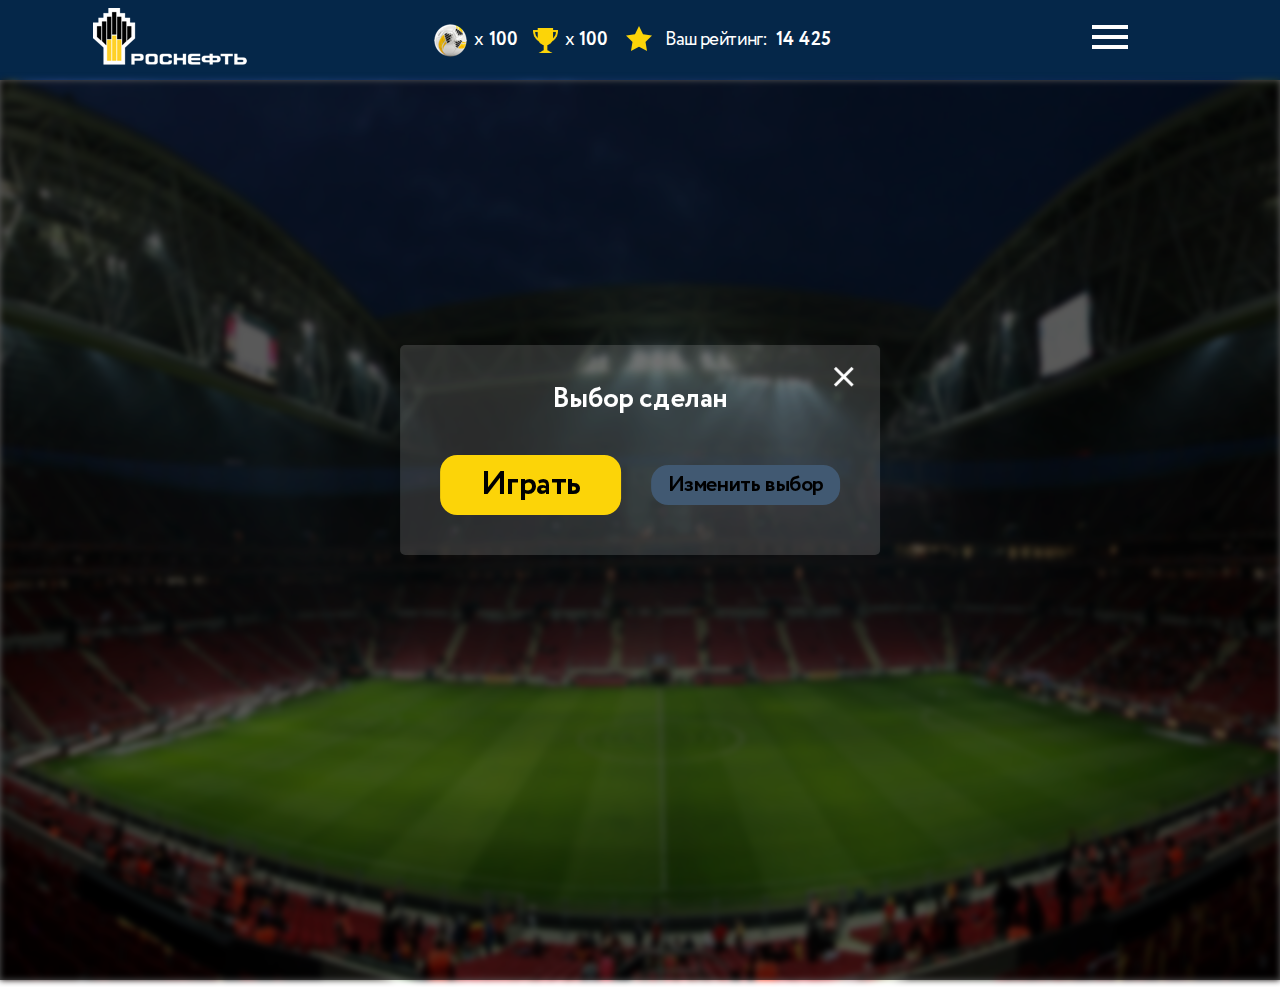
==== index.html @ a3a9954e "panel, modal" ====
<!DOCTYPE html>
<html lang="en">
<head>
    <meta charset="UTF-8">
    <meta name="viewport" content="width=device-width, initial-scale=1.0">
    <meta http-equiv="X-UA-Compatible" content="ie=edge">
    <title>Football</title>
    <link rel="stylesheet" href="css/index.css">
</head>
<body>
    <!-- HEADER START -->
    <header class="header">
        <div class="panel">
            <div class="img img--logo">
                <img src="/images/logo.png" alt="">
            </div>
            <button class="btn btn--online btn--rounded btn--yellow">
                <div class="btn__icon">
                    <img class="icon icon--user" src="/images/user.png" alt="">
                </div>
                <span class="btn__title btn__title--uppercase">
                    10 572 Онлайн
                </span>
            </button>
            <ul class="list list--static">
                <li class="list__item">
                    <img class="icon icon--ball" src="/images/ball.png" alt="">
                    <div class="list__item-desc">x<b>100</b></div>
                </li>
                <li class="list__item">
                    <img class="icon icon--prize" src="/images/prize-2.png" alt="">
                    <div class="list__item-desc">x<b>100</b></div>
                </li>
                <li class="list__item">
                    <img class="icon icon--star" src="/images/star.png" alt="">
                    <div class="list__item-desc">
                        Ваш рейтинг:
                        <b>14 425</b>
                    </div>
                </li>
            </ul>
            <button class="btn btn--rules btn--rounded btn--white">
                <span class="btn__title">
                    Правила игры
                </span>
            </button>
            <div class="img img--slogan">
                <img src="/images/text.png" alt="">
            </div>
            <button class="btn btn--menu">
                <img src="/images/menu.svg" alt="">
            </button>
        </div>
    </header>
    <!-- HEADER END -->

    <div class="page blur">
        <div class="page__bg">
            <img src="/images/bg.jpg" alt="">
        </div>
        <div class="page__wrap">
            <div class="board">
                <div class="board__wrap">
                    <div class="board__title">
                        Серия пенальти
                    </div>
                    <div class="board__list">
                        <ul class="list list--board">
                            <li class="list__item">
                                <div class="list__item-title">Мячи</div>
                                <div class="list__item-desc">
                                    <img class="icon icon--ball-2x" src="/images/ball-2x.png" alt="">
                                    <div class="list__item-desc">x<b>100</b></div>
                                </div>
                            </li>
                            <li class="list__item">
                                <div class="list__item-title">Попытки</div>
                                <div class="list__item-desc">
                                    <ul class="list list--shot">
                                        <li class="list__item">
                                            <span class="ball ball--green"></span>
                                        </li>
                                        <li class="list__item">
                                            <span class="ball ball--green"></span>
                                        </li>
                                        <li class="list__item">
                                            <span class="ball ball--red"></span>
                                        </li>
                                        <li class="list__item">
                                            <span class="ball"></span>
                                        </li>
                                        <li class="list__item">
                                            <span class="ball"></span>
                                        </li>
                                    </ul>
                                </div>
                            </li>
                            <li class="list__item">
                                <div class="list__item-title">Кубки</div>
                                <div class="list__item-desc">
                                    <img class="icon icon--prize-2" src="/images/prize-2.png" alt="">
                                    <div class="list__item-desc">x<b>100</b></div>
                                </div>
                            </li>
                        </ul>
                    </div>
                    <div class="board__footer">
                        <ul class="list list--links">
                            <li class="list__item">
                                <a href="#" class="list__link" title="Главная страница">Главная страница</a>
                            </li>
                            <li class="list__item">
                                <a href="#" class="list__link" title="Личный кабинет">Личный кабинет</a>
                            </li>
                        </ul>
                    </div>
                </div>
            </div>
        </div>
    </div>

    <!-- MODAL START -->
    <div class="modal in modal--confirm">
        <div class="modal__header">
            <div class="modal__title">Выбор сделан</div>
            <button class="btn btn--close">
                <img src="/images/cross.png" alt="">
            </button>
        </div>
        <div class="modal__body">
            <button class="btn btn--rounded btn--submit btn--yellow">Играть</button>
            <button class="btn btn--rounded btn--cancel">Изменить выбор</button>
        </div>
    </div>
    <!-- MODAL END -->
</body>
</html>
---- css/index.css ----
html,
body,
.page,
.page__wrap {
  margin: 0;
  padding: 0;
  width: 100%;
  height: 100%;
}

.btn {
  cursor: pointer;
}

@font-face {
  font-family: 'Circe';
  src: url("/font/Circe-Regular.eot");
  src: local("Circe"), local("Circe-Regular"), url("/font/Circe-Regular.eot?#iefix") format("embedded-opentype"), url("/font/Circe-Regular.woff") format("woff"), url("/font/Circe-Regular.ttf") format("truetype");
  font-weight: normal;
  font-style: normal;
}

@font-face {
  font-family: 'Circe';
  src: url("/font/Circe-Bold.eot");
  src: local("Circe Bold"), local("Circe-Bold"), url("/font/Circe-Bold.eot?#iefix") format("embedded-opentype"), url("/font/Circe-Bold.woff") format("woff"), url("/font/Circe-Bold.ttf") format("truetype");
  font-weight: bold;
  font-style: normal;
}

.hide {
  display: none !important;
}

body {
  font-family: 'Circe';
  font-weight: normal;
  font-style: normal;
  overflow: hidden;
}

.page {
  position: relative;
}

.page__bg {
  width: 100%;
  height: 100%;
}

.page__bg img {
  max-width: 100%;
  width: 100%;
  height: 100%;
}

.page.blur img {
  filter: blur(3px);
  -webkit-filter: blur(3px);
}

.page.blur .page__wrap {
  display: none;
}

.page.blur::after {
  content: '';
  display: block;
  position: absolute;
  top: 0px;
  left: 0x;
  width: 100%;
  height: 100%;
  background-color: rgba(0, 0, 0, 0.65);
}

.page__wrap {
  position: absolute;
  top: 0;
  left: 0;
  width: 100%;
  height: 100%;
}

.container {
  max-width: 1400px;
  width: 100%;
  height: 100%;
  margin: 0 auto;
}

.icon {
  margin-right: 7px;
}

.icon--prize {
  width: 25px;
  height: 25px;
}

.icon--prize-2 {
  width: 30px;
  height: 30px;
}

.icon--star {
  margin-left: 3px;
  margin-right: 13px;
  padding-bottom: 4px;
}

.icon--ball-2x {
  width: 40px;
  height: 40px;
}

.btn {
  font-family: 'Circe';
  display: -webkit-box;
  display: -ms-flexbox;
  display: flex;
  -webkit-box-align: center;
      -ms-flex-align: center;
          align-items: center;
  border: none;
  color: #052749;
  white-space: nowrap;
}

.btn__title {
  font-size: 20px;
  font-weight: bold;
}

.btn__title--uppercase {
  text-transform: uppercase;
}

.btn__icon {
  width: 14px;
  height: 16px;
  margin-right: 8px;
}

.btn--white {
  background: #fff;
}

.btn--yellow {
  background: #fcd408;
}

.btn--rounded {
  height: 34px;
  border-radius: 17px;
  padding-left: 16px;
  padding-right: 16px;
}

.btn--submit {
  height: 60px;
  font-size: 33px;
  font-weight: bold;
  font-style: normal;
  font-stretch: normal;
  line-height: normal;
  letter-spacing: -0.6px;
  color: #000;
  padding: 0 41px;
  margin: 15px;
}

.btn--cancel {
  height: 40px;
  font-size: 22px;
  font-weight: bold;
  font-style: normal;
  font-stretch: normal;
  line-height: normal;
  letter-spacing: -0.4px;
  color: #000;
  background: #415972;
  margin: 15px;
}

.btn--close {
  position: absolute;
  top: 20px;
  right: 20px;
  background: transparent;
}

.btn--menu {
  display: none;
  background: transparent;
}

@media (max-width: 1350px) {
  .btn--menu {
    display: block;
    width: 154px;
  }
  .btn--online, .btn--rules {
    display: none;
  }
}

@media (max-width: 860px) {
  .btn--menu {
    width: auto;
  }
  .btn--close {
    top: 15px;
    right: 15px;
  }
}

.img--logo {
  margin-right: 53px;
}

.img--slogan {
  display: block;
  margin-left: 81px;
}

@media (max-width: 1350px) {
  .img--logo {
    margin: 0;
  }
  .img--slogan {
    display: none;
  }
}

.list {
  display: -webkit-box;
  display: -ms-flexbox;
  display: flex;
  margin: 0;
  padding: 0;
  list-style: none;
}

.list__item {
  display: -webkit-box;
  display: -ms-flexbox;
  display: flex;
  -webkit-box-align: center;
      -ms-flex-align: center;
          align-items: center;
  margin-right: 15px;
}

.list__item-desc {
  white-space: nowrap;
  color: #fff;
  font-size: 19px;
  letter-spacing: -0.7px;
}

.list__item-desc b {
  letter-spacing: normal;
  padding-left: 5px;
}

.list--static {
  margin-left: 54px;
  margin-right: 38px;
}

.list--board {
  padding: 0 8px;
  height: 115px;
}

.list--board .list__item {
  -webkit-box-flex: 1;
      -ms-flex: 1;
          flex: 1;
  margin: 0;
  display: -webkit-box;
  display: -ms-flexbox;
  display: flex;
  -webkit-box-orient: vertical;
  -webkit-box-direction: normal;
      -ms-flex-direction: column;
          flex-direction: column;
  -webkit-box-pack: start;
      -ms-flex-pack: start;
          justify-content: flex-start;
  padding-top: 14px;
}

.list--board .list__item-title {
  font-size: 25px;
  font-weight: bold;
  font-style: normal;
  font-stretch: normal;
  line-height: 1.2;
  letter-spacing: -0.4px;
  text-align: center;
  color: #fff;
  margin-bottom: 10px;
}

.list--board .list__item-desc {
  display: -webkit-box;
  display: -ms-flexbox;
  display: flex;
  height: 40px;
  -webkit-box-align: center;
      -ms-flex-align: center;
          align-items: center;
}

.list--board .list__item-desc b {
  padding-left: 5px;
}

.list--shot .list__item {
  padding-top: 0;
}

.list--shot .ball {
  width: 18px;
  height: 18px;
  border-radius: 50%;
  background: #fff;
  margin: 0 5px;
}

.list--shot .ball--green {
  background: #00ba18;
}

.list--shot .ball--red {
  background: #d0021b;
}

.list--links {
  -ms-flex-pack: distribute;
      justify-content: space-around;
}

.list--links .list__item {
  margin-right: 0;
}

.list--links .list__link {
  font-size: 13px;
  font-weight: normal;
  font-style: normal;
  font-stretch: normal;
  line-height: normal;
  letter-spacing: normal;
  color: #fff;
  padding: 0;
  border-bottom: 1px solid #fff;
  line-height: 14px;
  cursor: pointer;
  text-decoration: none;
}

@media (max-width: 1350px) {
  .list--static {
    margin: 0;
    display: -webkit-box;
    display: -ms-flexbox;
    display: flex;
  }
}

@media (max-width: 860px) {
  .list--static {
    display: none;
  }
}

.panel {
  height: 80px;
  background: #052749;
  display: -webkit-box;
  display: -ms-flexbox;
  display: flex;
  -webkit-box-align: center;
      -ms-flex-align: center;
          align-items: center;
  -webkit-box-pack: center;
      -ms-flex-pack: center;
          justify-content: center;
  position: relative;
}

@media (max-width: 1350px) {
  .panel {
    -ms-flex-pack: distribute;
        justify-content: space-around;
  }
}

@media (max-width: 860px) {
  .panel {
    -webkit-box-pack: justify;
        -ms-flex-pack: justify;
            justify-content: space-between;
    padding: 0 15px;
  }
}

.board {
  width: 445px;
  height: 249px;
  background-color: transparent;
  background: url("/images/tablo.svg");
  position: relative;
  margin: 0 auto;
}

.board__wrap {
  position: absolute;
  top: 0;
  left: 0;
  width: 445px;
  height: 249px;
}

.board__title {
  font-size: 28px;
  font-weight: 800;
  font-style: normal;
  font-stretch: normal;
  line-height: 1.07;
  letter-spacing: -0.4px;
  text-align: center;
  color: #ffffff;
  padding-top: 59px;
  padding-bottom: 8px;
  text-transform: uppercase;
}

.board__footer {
  padding: 10px;
}

.modal {
  display: none;
}

.modal.in {
  position: relative;
  font-family: 'Circe';
  display: -webkit-box;
  display: -ms-flexbox;
  display: flex;
  -webkit-box-orient: vertical;
  -webkit-box-direction: normal;
      -ms-flex-direction: column;
          flex-direction: column;
  position: fixed;
  top: 50%;
  left: 50%;
  -webkit-transform: translate(-50%, -50%);
          transform: translate(-50%, -50%);
}

.modal.in .modal__title {
  font-size: 28px;
  font-weight: bold;
  font-style: normal;
  font-stretch: normal;
  line-height: 1.07;
  letter-spacing: -0.4px;
  text-align: center;
  color: #fff;
}

.modal.in .modal__body {
  display: -webkit-box;
  display: -ms-flexbox;
  display: flex;
  -webkit-box-align: center;
      -ms-flex-align: center;
          align-items: center;
  -webkit-box-pack: center;
      -ms-flex-pack: center;
          justify-content: center;
  padding-top: 25px;
}

.modal--confirm {
  padding: 40px 25px 25px;
  border-radius: 5px;
  background-color: rgba(255, 255, 255, 0.15);
}

@media (max-width: 548px) {
  .modal.in .modal__body {
    -webkit-box-orient: vertical;
    -webkit-box-direction: normal;
        -ms-flex-direction: column;
            flex-direction: column;
  }
}
/*# sourceMappingURL=index.css.map */
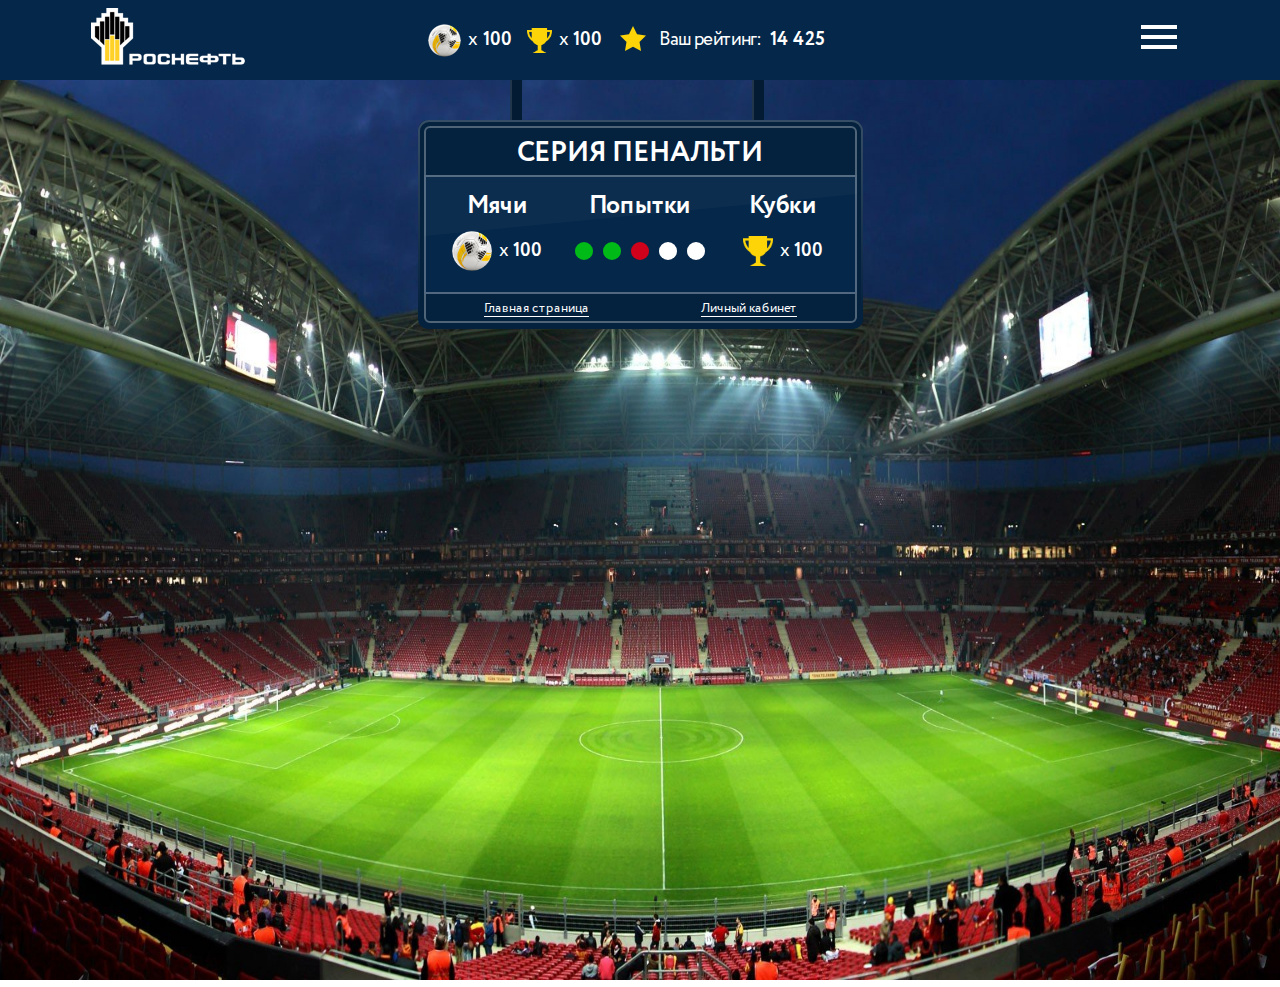
==== commit 0e07a19d: "add mobile menu" ====
--- a/index.html
+++ b/index.html
@@ -47,14 +47,14 @@
             <div class="img img--slogan">
                 <img src="/images/text.png" alt="">
             </div>
-            <button class="btn btn--menu">
+            <button id="btn-mobile-menu" class="btn btn--menu">
                 <img src="/images/menu.svg" alt="">
             </button>
         </div>
     </header>
     <!-- HEADER END -->
 
-    <div class="page blur">
+    <div class="page">
         <div class="page__bg">
             <img src="/images/bg.jpg" alt="">
         </div>
@@ -117,10 +117,57 @@
                 </div>
             </div>
         </div>
+        
     </div>
 
+    <!-- MOBILE MENU start -->
+    <div id="mobile-menu" class="dropdown">
+        <div class="dropdown__item">
+            <button class="btn m-btn--online btn--rounded btn--yellow">
+                <div class="btn__icon">
+                    <img class="icon icon--user" src="/images/user.png" alt="">
+                </div>
+                <span class="btn__title btn__title--uppercase">
+                    10 572 Онлайн
+                </span>
+            </button>
+        </div>
+        <div class="dropdown__item">
+            <ul class="list m-list--static">
+                <li class="list__item">
+                    <img class="icon icon--ball" src="/images/ball.png" alt="">
+                    <div class="list__item-desc">x<b>100</b></div>
+                </li>
+                <li class="list__item">
+                    <img class="icon icon--prize" src="/images/prize-2.png" alt="">
+                    <div class="list__item-desc">x<b>100</b></div>
+                </li>
+                <li class="list__item">
+                    <img class="icon icon--star" src="/images/star.png" alt="">
+                    <div class="list__item-desc">
+                        Ваш рейтинг:
+                        <b>14 425</b>
+                    </div>
+                </li>
+            </ul>
+        </div>
+        <div class="dropdown__item">
+            <button class="btn m-btn--rules btn--rounded btn--white">
+                <span class="btn__title">
+                    Правила игры
+                </span>
+            </button>
+        </div>
+        <div class="dropdown__item">
+            <div class="img m-img--slogan">
+                <img src="/images/text.png" alt="">
+            </div>
+        </div>
+    </div>
+    <!-- MOBILE MENU end -->
+    
     <!-- MODAL START -->
-    <div class="modal in modal--confirm">
+    <div class="modal modal--confirm">
         <div class="modal__header">
             <div class="modal__title">Выбор сделан</div>
             <button class="btn btn--close">
@@ -133,5 +180,6 @@
         </div>
     </div>
     <!-- MODAL END -->
+    <script src="/js/index.js"></script>
 </body>
 </html>--- a/css/index.css
+++ b/css/index.css
@@ -37,6 +37,11 @@
   font-weight: normal;
   font-style: normal;
   overflow: hidden;
+}
+
+.header {
+  position: relative;
+  z-index: 15;
 }
 
 .page {
@@ -198,7 +203,7 @@
 @media (max-width: 1350px) {
   .btn--menu {
     display: block;
-    width: 154px;
+    margin-left: 106px;
   }
   .btn--online, .btn--rules {
     display: none;
@@ -207,7 +212,7 @@
 
 @media (max-width: 860px) {
   .btn--menu {
-    width: auto;
+    margin-left: 0;
   }
   .btn--close {
     top: 15px;
@@ -443,6 +448,71 @@
   padding: 10px;
 }
 
+.dropdown {
+  display: -webkit-box;
+  display: -ms-flexbox;
+  display: flex;
+  -webkit-box-orient: vertical;
+  -webkit-box-direction: normal;
+      -ms-flex-direction: column;
+          flex-direction: column;
+  -webkit-box-align: center;
+      -ms-flex-align: center;
+          align-items: center;
+  top: -100vh;
+  bottom: 100vh;
+  left: 0;
+  right: 0;
+  height: 100vh;
+  width: 100vw;
+  position: fixed;
+  background: #031a31;
+  z-index: 10;
+  -webkit-transition: top 0.3s ease-in;
+  transition: top 0.3s ease-in;
+  padding-top: 80px;
+}
+
+.dropdown__item {
+  display: -webkit-box;
+  display: -ms-flexbox;
+  display: flex;
+  -webkit-box-pack: center;
+      -ms-flex-pack: center;
+          justify-content: center;
+  width: 90%;
+  margin: 0 auto;
+  border-bottom: 1px dotted gray;
+  padding: 15px 0;
+}
+
+.dropdown__item:last-child {
+  border-bottom: none;
+}
+
+.dropdown.open {
+  top: 0px;
+  bottom: 0;
+  -webkit-transition: top 0.3s ease-out;
+  transition: top 0.3s ease-out;
+}
+
+@media (max-width: 600px) {
+  .dropdown .m-list--static {
+    -webkit-box-orient: vertical;
+    -webkit-box-direction: normal;
+        -ms-flex-direction: column;
+            flex-direction: column;
+    -webkit-box-align: center;
+        -ms-flex-align: center;
+            align-items: center;
+  }
+  .dropdown .m-list--static .list__item {
+    margin-right: 0;
+    margin-bottom: 15px;
+  }
+}
+
 .modal {
   display: none;
 }
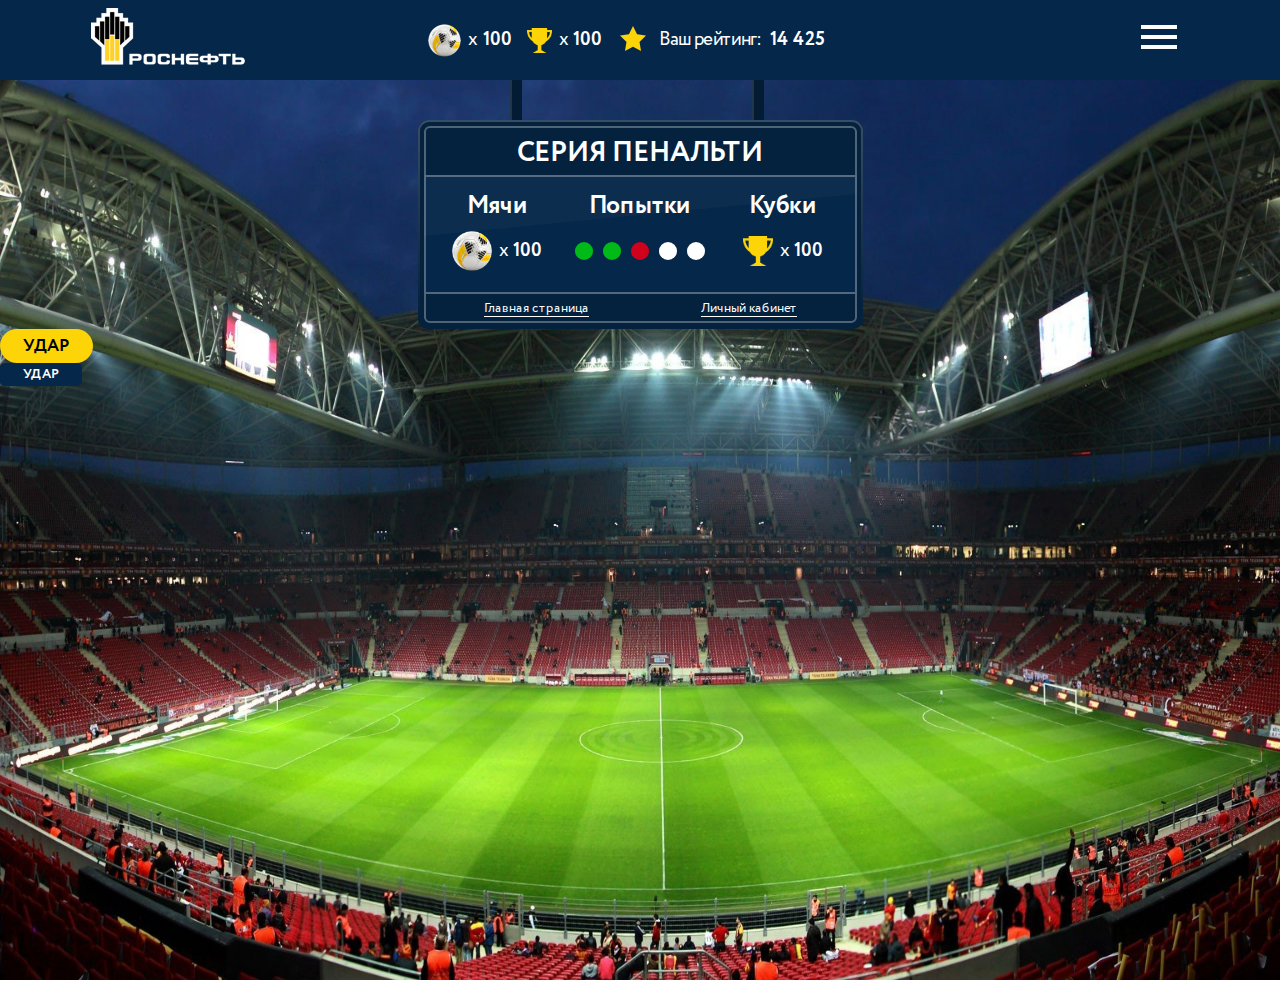
==== commit 80cc4c9e: "add buttons" ====
--- a/index.html
+++ b/index.html
@@ -116,13 +116,20 @@
                     </div>
                 </div>
             </div>
+            <!-- BUTTON start -->
+            <button class="btn btn--rounded btn--yellow btn--hit" title="Удар">Удар</button>
+            <!-- BUTTON end -->
+
+            <!-- BUTTON start -->
+            <button class="btn btn--indigo btn--select" title="Удар">Удар</button>
+            <!-- BUTTON end -->
         </div>
         
     </div>
 
     <!-- MOBILE MENU start -->
     <div id="mobile-menu" class="dropdown">
-        <div class="dropdown__item">
+        <div class="dropdown__item dropdown--online">
             <button class="btn m-btn--online btn--rounded btn--yellow">
                 <div class="btn__icon">
                     <img class="icon icon--user" src="/images/user.png" alt="">
@@ -132,7 +139,7 @@
                 </span>
             </button>
         </div>
-        <div class="dropdown__item">
+        <div class="dropdown__item dropdown--static">
             <ul class="list m-list--static">
                 <li class="list__item">
                     <img class="icon icon--ball" src="/images/ball.png" alt="">
@@ -151,7 +158,7 @@
                 </li>
             </ul>
         </div>
-        <div class="dropdown__item">
+        <div class="dropdown__item dropdown--rules">
             <button class="btn m-btn--rules btn--rounded btn--white">
                 <span class="btn__title">
                     Правила игры
@@ -165,7 +172,7 @@
         </div>
     </div>
     <!-- MOBILE MENU end -->
-    
+
     <!-- MODAL START -->
     <div class="modal modal--confirm">
         <div class="modal__header">
--- a/css/index.css
+++ b/css/index.css
@@ -155,6 +155,10 @@
   background: #fcd408;
 }
 
+.btn--indigo {
+  background: #052749;
+}
+
 .btn--rounded {
   height: 34px;
   border-radius: 17px;
@@ -198,6 +202,35 @@
 .btn--menu {
   display: none;
   background: transparent;
+}
+
+.btn--hit {
+  font-size: 17px;
+  font-weight: 800;
+  font-style: normal;
+  text-transform: uppercase;
+  padding: 0 23px;
+  font-stretch: normal;
+  line-height: normal;
+  letter-spacing: -0.3px;
+  text-align: center;
+  color: #000000;
+}
+
+.btn--select {
+  font-size: 13px;
+  font-weight: 800;
+  font-style: normal;
+  text-transform: uppercase;
+  font-stretch: normal;
+  line-height: normal;
+  letter-spacing: normal;
+  text-align: center;
+  color: #ffffff;
+  padding: 0 23px;
+  height: 23px;
+  border-radius: 5px;
+  text-align: center;
 }
 
 @media (max-width: 1350px) {
@@ -497,6 +530,30 @@
   transition: top 0.3s ease-out;
 }
 
+.dropdown--online, .dropdown--rules {
+  display: none;
+}
+
+.dropdown--static {
+  display: none;
+}
+
+@media (max-width: 1350px) {
+  .dropdown--online, .dropdown--rules {
+    display: -webkit-box;
+    display: -ms-flexbox;
+    display: flex;
+  }
+}
+
+@media (max-width: 860px) {
+  .dropdown--static {
+    display: -webkit-box;
+    display: -ms-flexbox;
+    display: flex;
+  }
+}
+
 @media (max-width: 600px) {
   .dropdown .m-list--static {
     -webkit-box-orient: vertical;
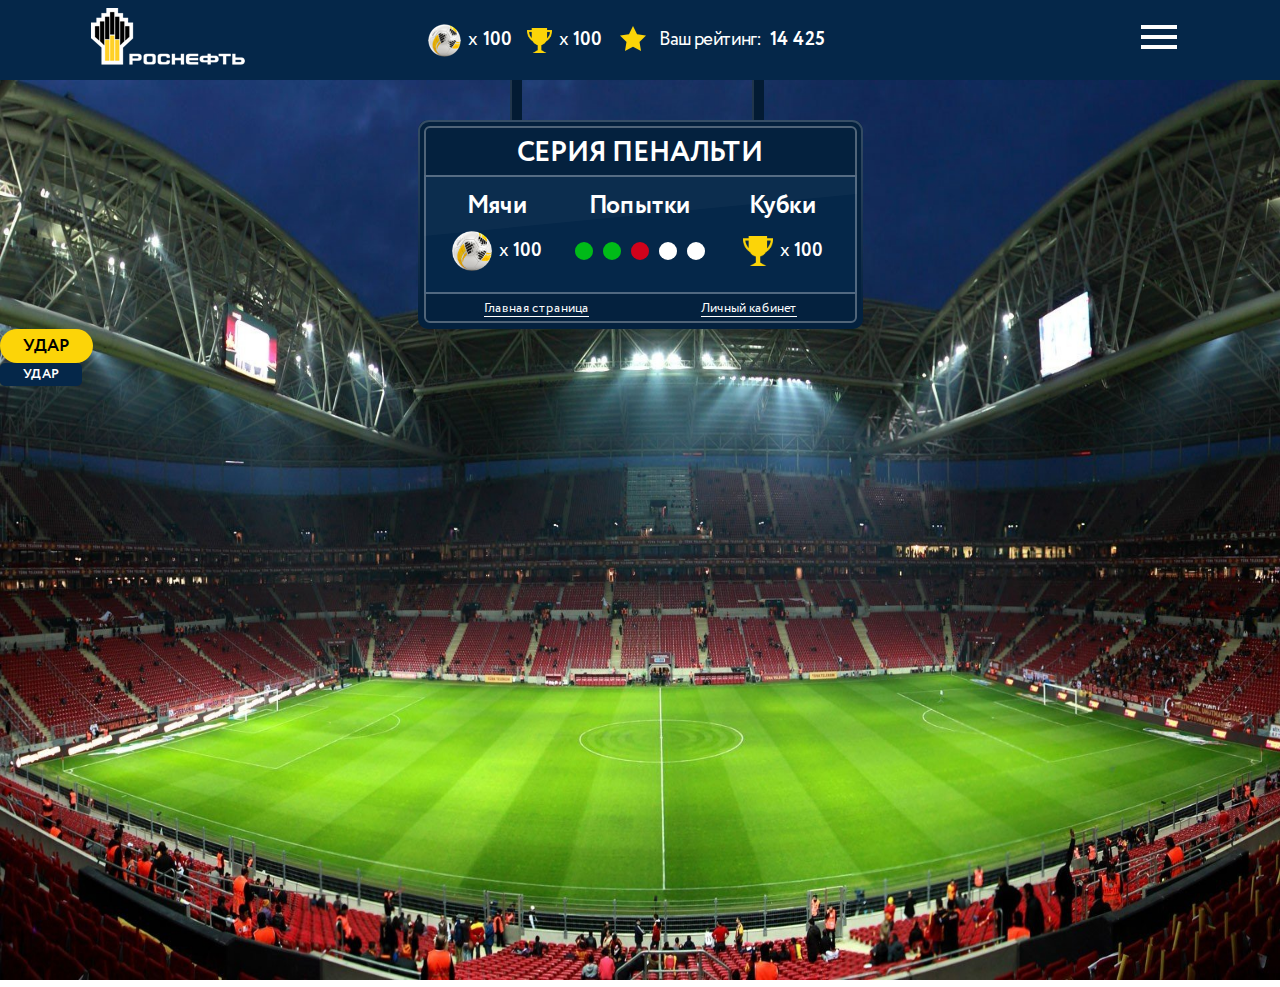
==== commit 566a250b: "fix svg" ====
--- a/index.html
+++ b/index.html
@@ -8,6 +8,56 @@
     <link rel="stylesheet" href="css/index.css">
 </head>
 <body>
+    <!-- SYMBOLS - Start -->
+    <svg xmlns="http://www.w3.org/2000/svg" style="border: 0 !important; clip: rect(0 0 0 0) !important; height: 1px !important; margin: -1px !important; overflow: hidden !important; padding: 0 !important; position: absolute !important; width: 1px !important;" class="root-svg-symbols-element">
+        <!-- 1 - Start -->
+        <symbol id="svg_tablo" viewBox="0 0 445 249">
+            <defs>
+                <path id="a" d="M0 0h12v200H0z"/>
+                <path id="b" d="M0 0h12v200H0z"/>
+                <rect id="c" width="445" height="209" rx="10"/>
+                <linearGradient id="e" x1="50%" x2="50%" y1="100%" y2="0%">
+                    <stop offset="0%" stop-color="#FFF" stop-opacity="0"/>
+                    <stop offset="100%" stop-color="#FFF"/>
+                </linearGradient>
+                <rect id="d" width="445" height="195" rx="10"/>
+            </defs>
+            <g fill="none" fill-rule="evenodd">
+                <g transform="translate(92 -67)">
+                    <use fill="#052749" xlink:href="#a"/>
+                    <use fill="#000" fill-opacity=".3" xlink:href="#a"/>
+                </g>
+                <path fill="#FFF" fill-opacity=".12" d="M92-67h2v200h-2z"/>
+                <g>
+                    <g transform="translate(334 -67)">
+                        <use fill="#052749" xlink:href="#b"/>
+                        <use fill="#000" fill-opacity=".3" xlink:href="#b"/>
+                    </g>
+                    <path fill="#FFF" fill-opacity=".12" d="M334-67h2v200h-2z"/>
+                </g>
+                <g>
+                    <g transform="translate(0 40)">
+                        <use fill="#052749" xlink:href="#c"/>
+                        <use fill="#000" fill-opacity=".15" xlink:href="#c"/>
+                    </g>
+                    <path fill="#052749" d="M6 95h433v119H6z"/>
+                    <path fill="#FFF" fill-opacity=".03" d="M6 95h433v19L6 156z"/>
+                    <g opacity=".2" transform="translate(0 40)">
+                        <use fill="#D8D8D8" fill-opacity="0" xlink:href="#d"/>
+                        <rect width="443" height="193" x="1" y="1" stroke="url(#e)" stroke-width="2" rx="10"/>
+                    </g>
+                </g>
+                <g stroke="#FFF" stroke-width="2" opacity=".3" transform="translate(6 46)">
+                    <rect width="431" height="195" x="1" y="1" rx="5"/>
+                    <path d="M1 50h431v117H1z"/>
+                </g>
+            </g>
+        </symbol>
+        <symbol id="svg_menu" viewBox="0 0 24 24">
+            <path d="M0 0h24v24H0z" fill="none"/>
+            <path d="M3 18h18v-2H3v2zm0-5h18v-2H3v2zm0-7v2h18V6H3z"/>
+        </symbol>
+    </svg>
     <!-- HEADER START -->
     <header class="header">
         <div class="panel">
@@ -48,7 +98,9 @@
                 <img src="/images/text.png" alt="">
             </div>
             <button id="btn-mobile-menu" class="btn btn--menu">
-                <img src="/images/menu.svg" alt="">
+                <svg class="menu__svg" fill="#FFFFFF" width="48px" height="48px">
+                    <use xlink:href="#svg_menu"></use>
+                </svg>
             </button>
         </div>
     </header>
@@ -60,6 +112,11 @@
         </div>
         <div class="page__wrap">
             <div class="board">
+                <div class="board__img">
+                    <svg class="board__svg" width="445px" height="249px">
+                        <use xlink:href="#svg_tablo"></use>
+                    </svg>
+                </div>
                 <div class="board__wrap">
                     <div class="board__title">
                         Серия пенальти
--- a/css/index.css
+++ b/css/index.css
@@ -450,7 +450,6 @@
   width: 445px;
   height: 249px;
   background-color: transparent;
-  background: url("/images/tablo.svg");
   position: relative;
   margin: 0 auto;
 }
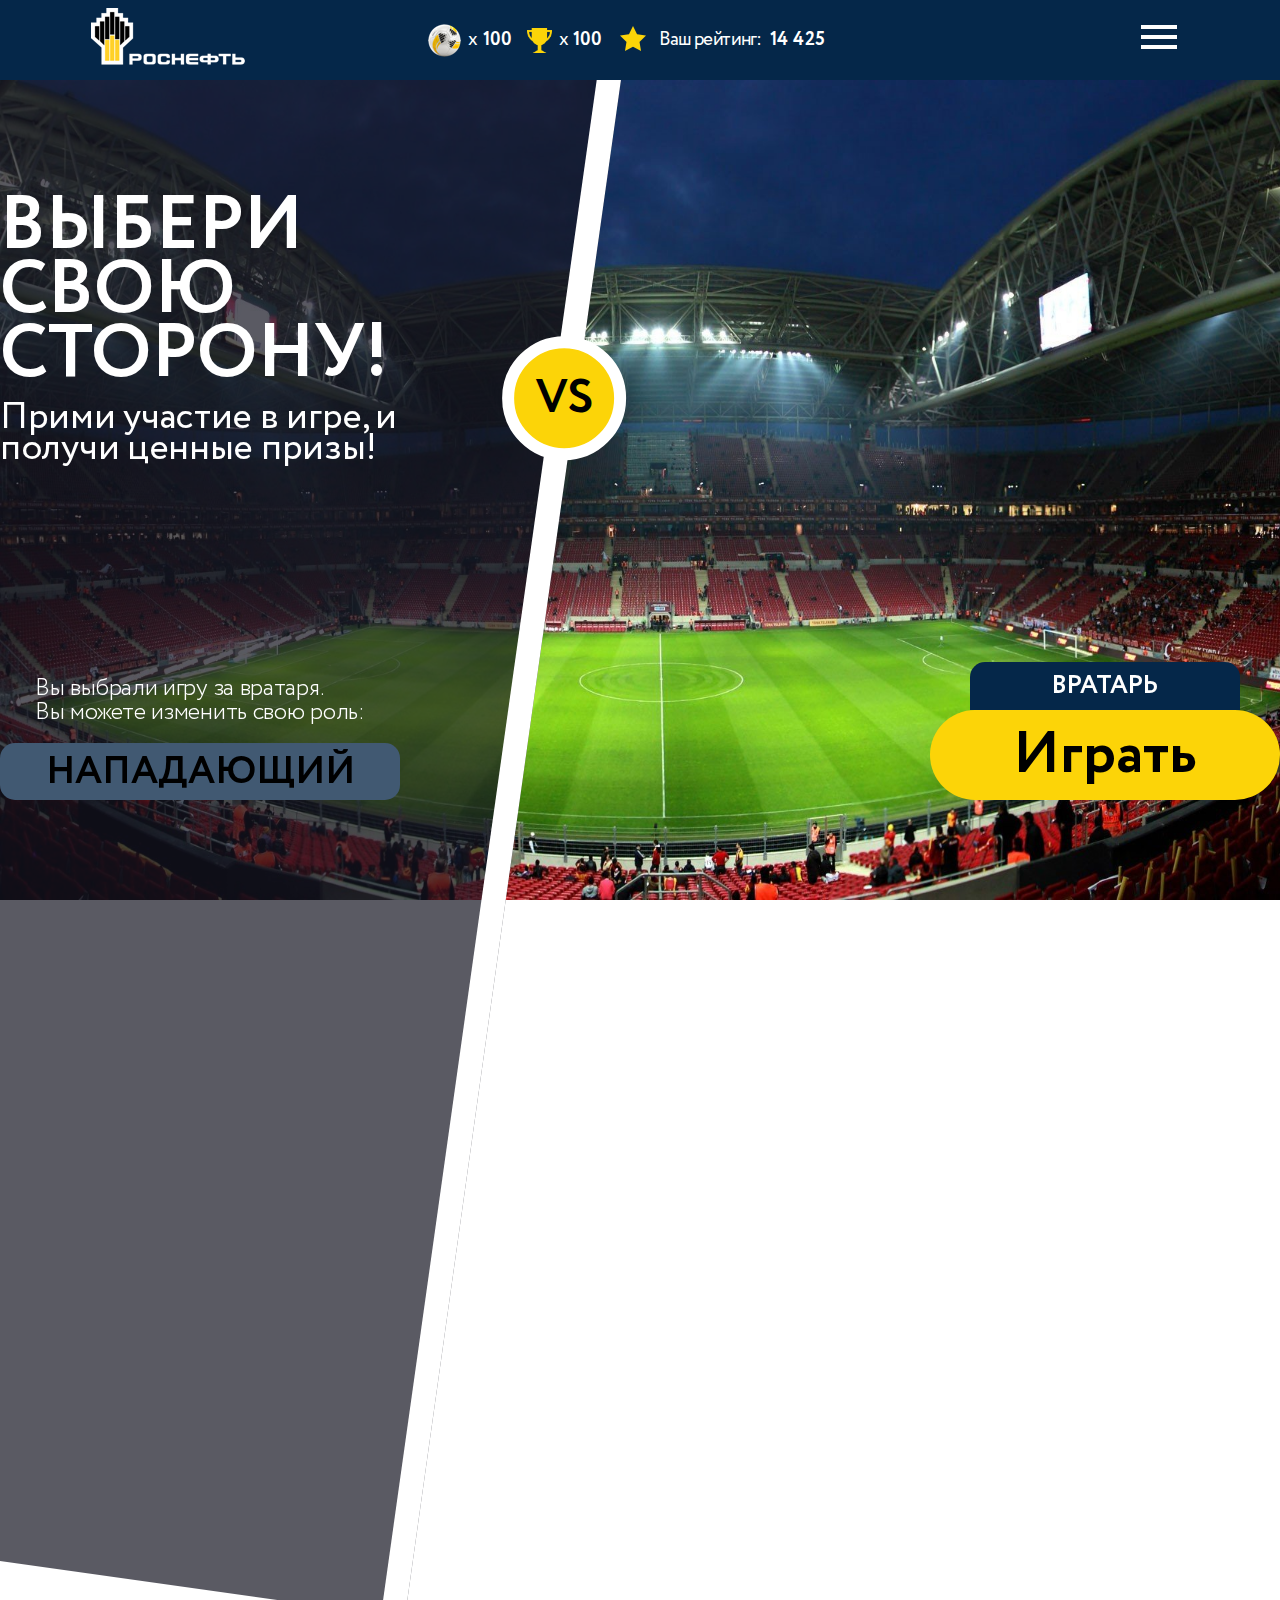
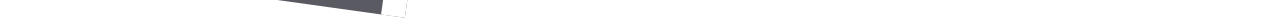
==== commit fddd64e5: "fix assert relative path" ====
--- a/index.html
+++ b/index.html
@@ -58,15 +58,16 @@
             <path d="M3 18h18v-2H3v2zm0-5h18v-2H3v2zm0-7v2h18V6H3z"/>
         </symbol>
     </svg>
+    <!-- SYMBOLS - End -->
     <!-- HEADER START -->
     <header class="header">
         <div class="panel">
             <div class="img img--logo">
-                <img src="/images/logo.png" alt="">
+                <img src="images/logo.png" alt="">
             </div>
             <button class="btn btn--online btn--rounded btn--yellow">
                 <div class="btn__icon">
-                    <img class="icon icon--user" src="/images/user.png" alt="">
+                    <img class="icon icon--user" src="images/user.png" alt="">
                 </div>
                 <span class="btn__title btn__title--uppercase">
                     10 572 Онлайн
@@ -74,15 +75,15 @@
             </button>
             <ul class="list list--static">
                 <li class="list__item">
-                    <img class="icon icon--ball" src="/images/ball.png" alt="">
-                    <div class="list__item-desc">x<b>100</b></div>
-                </li>
-                <li class="list__item">
-                    <img class="icon icon--prize" src="/images/prize-2.png" alt="">
-                    <div class="list__item-desc">x<b>100</b></div>
-                </li>
-                <li class="list__item">
-                    <img class="icon icon--star" src="/images/star.png" alt="">
+                    <img class="icon icon--ball" src="images/ball.png" alt="">
+                    <div class="list__item-desc">x<b>100</b></div>
+                </li>
+                <li class="list__item">
+                    <img class="icon icon--prize" src="images/prize-2.png" alt="">
+                    <div class="list__item-desc">x<b>100</b></div>
+                </li>
+                <li class="list__item">
+                    <img class="icon icon--star" src="images/star.png" alt="">
                     <div class="list__item-desc">
                         Ваш рейтинг:
                         <b>14 425</b>
@@ -95,7 +96,7 @@
                 </span>
             </button>
             <div class="img img--slogan">
-                <img src="/images/text.png" alt="">
+                <img src="images/text.png" alt="">
             </div>
             <button id="btn-mobile-menu" class="btn btn--menu">
                 <svg class="menu__svg" fill="#FFFFFF" width="48px" height="48px">
@@ -108,80 +109,42 @@
 
     <div class="page">
         <div class="page__bg">
-            <img src="/images/bg.jpg" alt="">
+            <img src="images/bg.jpg" alt="">
         </div>
         <div class="page__wrap">
-            <div class="board">
-                <div class="board__img">
-                    <svg class="board__svg" width="445px" height="249px">
-                        <use xlink:href="#svg_tablo"></use>
-                    </svg>
-                </div>
-                <div class="board__wrap">
-                    <div class="board__title">
-                        Серия пенальти
-                    </div>
-                    <div class="board__list">
-                        <ul class="list list--board">
-                            <li class="list__item">
-                                <div class="list__item-title">Мячи</div>
-                                <div class="list__item-desc">
-                                    <img class="icon icon--ball-2x" src="/images/ball-2x.png" alt="">
-                                    <div class="list__item-desc">x<b>100</b></div>
-                                </div>
-                            </li>
-                            <li class="list__item">
-                                <div class="list__item-title">Попытки</div>
-                                <div class="list__item-desc">
-                                    <ul class="list list--shot">
-                                        <li class="list__item">
-                                            <span class="ball ball--green"></span>
-                                        </li>
-                                        <li class="list__item">
-                                            <span class="ball ball--green"></span>
-                                        </li>
-                                        <li class="list__item">
-                                            <span class="ball ball--red"></span>
-                                        </li>
-                                        <li class="list__item">
-                                            <span class="ball"></span>
-                                        </li>
-                                        <li class="list__item">
-                                            <span class="ball"></span>
-                                        </li>
-                                    </ul>
-                                </div>
-                            </li>
-                            <li class="list__item">
-                                <div class="list__item-title">Кубки</div>
-                                <div class="list__item-desc">
-                                    <img class="icon icon--prize-2" src="/images/prize-2.png" alt="">
-                                    <div class="list__item-desc">x<b>100</b></div>
-                                </div>
-                            </li>
-                        </ul>
-                    </div>
-                    <div class="board__footer">
-                        <ul class="list list--links">
-                            <li class="list__item">
-                                <a href="#" class="list__link" title="Главная страница">Главная страница</a>
-                            </li>
-                            <li class="list__item">
-                                <a href="#" class="list__link" title="Личный кабинет">Личный кабинет</a>
-                            </li>
-                        </ul>
-                    </div>
-                </div>
-            </div>
-            <!-- BUTTON start -->
-            <button class="btn btn--rounded btn--yellow btn--hit" title="Удар">Удар</button>
-            <!-- BUTTON end -->
-
-            <!-- BUTTON start -->
-            <button class="btn btn--indigo btn--select" title="Удар">Удар</button>
-            <!-- BUTTON end -->
-        </div>
-        
+            <div id="selection" class="selection right h-100">
+                <div class="selection__bg">
+                    <div class="separator">
+                        <div class="separator__line"></div>
+                        <div class="separator__label">VS</div>
+                    </div>
+                </div>
+                <div class="selection__wrap">
+                    <div class="selection__left">
+                        <div class="selection__title">
+                            <h2>Выбери свою сторону!</h2>
+                        </div>
+                        <div class="selection__subtitle">
+                            <h3>Прими участие в игре, и получи ценные призы!</h3>
+                        </div>
+                        <div class="selection__button">
+                            <label class="label label--gk label--select">Вы выбрали игру за вратаря.<br>Вы можете изменить свою роль:</label>
+                            <label class="label label--play">Нападающий</label>
+                            <button class="btn btn--select" id="forward-select">Нападающий</button>
+                            <button class="btn btn--play" id="buttonForward">Играть</button>
+                        </div>
+                    </div>
+                    <div class="selection__right">
+                        <div class="selection__button">
+                            <label class="label label--select">Вы выбрали игру за нападающего.<br>Вы можете изменить свою роль:</label>
+                            <label class="label label--play">Вратарь</label>
+                            <button class="btn btn--select" id="goalkeeper-select">Вратарь</button>
+                            <button class="btn btn--play" id="goalkeeperPlay">Играть</button>
+                        </div>
+                    </div>
+                </div>
+            </div>
+        </div>
     </div>
 
     <!-- MOBILE MENU start -->
@@ -189,7 +152,7 @@
         <div class="dropdown__item dropdown--online">
             <button class="btn m-btn--online btn--rounded btn--yellow">
                 <div class="btn__icon">
-                    <img class="icon icon--user" src="/images/user.png" alt="">
+                    <img class="icon icon--user" src="images/user.png" alt="">
                 </div>
                 <span class="btn__title btn__title--uppercase">
                     10 572 Онлайн
@@ -199,15 +162,15 @@
         <div class="dropdown__item dropdown--static">
             <ul class="list m-list--static">
                 <li class="list__item">
-                    <img class="icon icon--ball" src="/images/ball.png" alt="">
-                    <div class="list__item-desc">x<b>100</b></div>
-                </li>
-                <li class="list__item">
-                    <img class="icon icon--prize" src="/images/prize-2.png" alt="">
-                    <div class="list__item-desc">x<b>100</b></div>
-                </li>
-                <li class="list__item">
-                    <img class="icon icon--star" src="/images/star.png" alt="">
+                    <img class="icon icon--ball" src="images/ball.png" alt="">
+                    <div class="list__item-desc">x<b>100</b></div>
+                </li>
+                <li class="list__item">
+                    <img class="icon icon--prize" src="images/prize-2.png" alt="">
+                    <div class="list__item-desc">x<b>100</b></div>
+                </li>
+                <li class="list__item">
+                    <img class="icon icon--star" src="images/star.png" alt="">
                     <div class="list__item-desc">
                         Ваш рейтинг:
                         <b>14 425</b>
@@ -224,7 +187,7 @@
         </div>
         <div class="dropdown__item">
             <div class="img m-img--slogan">
-                <img src="/images/text.png" alt="">
+                <img src="images/text.png" alt="">
             </div>
         </div>
     </div>
@@ -235,7 +198,7 @@
         <div class="modal__header">
             <div class="modal__title">Выбор сделан</div>
             <button class="btn btn--close">
-                <img src="/images/cross.png" alt="">
+                <img src="images/cross.png" alt="">
             </button>
         </div>
         <div class="modal__body">
@@ -244,6 +207,6 @@
         </div>
     </div>
     <!-- MODAL END -->
-    <script src="/js/index.js"></script>
+    <script src="js/index.js"></script>
 </body>
 </html>--- a/css/index.css
+++ b/css/index.css
@@ -14,17 +14,25 @@
 
 @font-face {
   font-family: 'Circe';
-  src: url("/font/Circe-Regular.eot");
-  src: local("Circe"), local("Circe-Regular"), url("/font/Circe-Regular.eot?#iefix") format("embedded-opentype"), url("/font/Circe-Regular.woff") format("woff"), url("/font/Circe-Regular.ttf") format("truetype");
+  src: url("../font/Circe-Regular.eot");
+  src: local("Circe"), local("Circe-Regular"), url("../font/Circe-Regular.eot?#iefix") format("embedded-opentype"), url("../font/Circe-Regular.woff") format("woff"), url("../font/Circe-Regular.ttf") format("truetype");
   font-weight: normal;
   font-style: normal;
 }
 
 @font-face {
   font-family: 'Circe';
-  src: url("/font/Circe-Bold.eot");
-  src: local("Circe Bold"), local("Circe-Bold"), url("/font/Circe-Bold.eot?#iefix") format("embedded-opentype"), url("/font/Circe-Bold.woff") format("woff"), url("/font/Circe-Bold.ttf") format("truetype");
-  font-weight: bold;
+  src: url("../font/Circe-Bold.eot");
+  src: local("Circe Bold"), local("Circe-Bold"), url("../font/Circe-Bold.eot?#iefix") format("embedded-opentype"), url("../font/Circe-Bold.woff") format("woff"), url("../font/Circe-Bold.ttf") format("truetype");
+  font-weight: bold;
+  font-style: normal;
+}
+
+@font-face {
+  font-family: 'Circe';
+  src: url("../font/Circe-Light.eot");
+  src: local("Circe Light"), local("Circe-Light"), url("../font/Circe-Light.eot?#iefix") format("embedded-opentype"), url("../font/Circe-Light.woff") format("woff"), url("../font/Circe-Light.ttf") format("truetype");
+  font-weight: 300;
   font-style: normal;
 }
 
@@ -42,10 +50,12 @@
 .header {
   position: relative;
   z-index: 15;
+  background: #052749;
 }
 
 .page {
   position: relative;
+  height: calc(100vh - 80px);
 }
 
 .page__bg {
@@ -94,6 +104,10 @@
   margin: 0 auto;
 }
 
+.h-100 {
+  height: 100%;
+}
+
 .icon {
   margin-right: 7px;
 }
@@ -127,6 +141,9 @@
   -webkit-box-align: center;
       -ms-flex-align: center;
           align-items: center;
+  -webkit-box-pack: center;
+      -ms-flex-pack: center;
+          justify-content: center;
   border: none;
   color: #052749;
   white-space: nowrap;
@@ -417,7 +434,8 @@
 
 .panel {
   height: 80px;
-  background: #052749;
+  max-width: 1280px;
+  margin: 0 auto;
   display: -webkit-box;
   display: -ms-flexbox;
   display: flex;
@@ -628,4 +646,249 @@
             flex-direction: column;
   }
 }
+
+.selection__wrap {
+  max-width: 1280px;
+  width: 100%;
+  height: 100%;
+  margin: 0 auto;
+  display: -webkit-box;
+  display: -ms-flexbox;
+  display: flex;
+  -webkit-box-pack: justify;
+      -ms-flex-pack: justify;
+          justify-content: space-between;
+  position: relative;
+  z-index: 12;
+}
+
+.selection__wrap .selection__left,
+.selection__wrap .selection__right {
+  display: -webkit-box;
+  display: -ms-flexbox;
+  display: flex;
+  -webkit-box-orient: vertical;
+  -webkit-box-direction: normal;
+      -ms-flex-direction: column;
+          flex-direction: column;
+}
+
+.selection__wrap .selection__title {
+  max-width: 400px;
+}
+
+.selection__wrap .selection__title h2 {
+  font-size: 75px;
+  font-weight: bold;
+  text-transform: uppercase;
+  font-style: normal;
+  font-stretch: normal;
+  line-height: 0.85;
+  letter-spacing: normal;
+  text-align: left;
+  color: #fff;
+  margin-top: 115px;
+  margin-bottom: 0;
+}
+
+.selection__wrap .selection__subtitle {
+  max-width: 400px;
+}
+
+.selection__wrap .selection__subtitle h3 {
+  font-size: 37px;
+  font-weight: normal;
+  font-style: normal;
+  font-stretch: normal;
+  line-height: 0.84;
+  letter-spacing: -0.3px;
+  text-align: left;
+  color: #fff;
+  margin-top: 16px;
+  margin-bottom: 0;
+}
+
+.selection__wrap .selection__button {
+  display: -webkit-box;
+  display: -ms-flexbox;
+  display: flex;
+  -webkit-box-orient: vertical;
+  -webkit-box-direction: normal;
+      -ms-flex-direction: column;
+          flex-direction: column;
+  -webkit-box-align: center;
+      -ms-flex-align: center;
+          align-items: center;
+  margin-top: auto;
+  margin-bottom: 100px;
+}
+
+.selection .btn--select {
+  background: #415972;
+  color: #000;
+  height: 57px;
+  border-radius: 15px;
+  width: 100%;
+  font-size: 38px;
+  font-weight: bold;
+}
+
+.selection .btn--play {
+  font-size: 59px;
+  font-weight: bold;
+  background: #fcd408;
+  color: #000;
+  border-radius: 45px;
+  border: none;
+  height: 90px;
+  width: 350px;
+}
+
+.selection .label--select {
+  font-size: 24px;
+  font-weight: 300;
+  font-style: normal;
+  font-stretch: normal;
+  line-height: 1;
+  letter-spacing: -0.3px;
+  margin-bottom: 18px;
+  color: #fff;
+}
+
+.selection .label--play {
+  max-width: 270px;
+  width: 100%;
+  height: 48px;
+  text-align: center;
+  font-size: 25px;
+  line-height: 48px;
+  font-weight: bold;
+  background: #052749;
+  color: #fff;
+  border-radius: 15px 15px 0 0;
+  text-transform: uppercase;
+}
+
+.selection.left .selection__bg {
+  position: absolute;
+  display: -webkit-box;
+  display: -ms-flexbox;
+  display: flex;
+  -webkit-box-align: center;
+      -ms-flex-align: center;
+          align-items: center;
+  width: 100%;
+  height: 300%;
+  border-left: 24px solid white;
+  -webkit-box-sizing: border-box;
+          box-sizing: border-box;
+  background: rgba(20, 20, 33, 0.7);
+  margin-left: 50%;
+  -webkit-transform-origin: left center;
+          transform-origin: left center;
+  -webkit-transform: translate(10%, -37%) rotate(8deg);
+          transform: translate(10%, -37%) rotate(8deg);
+}
+
+.selection.left .selection__bg .separator {
+  width: 124px;
+  height: 124px;
+  background: #fcd408;
+  border-radius: 50%;
+  display: -webkit-box;
+  display: -ms-flexbox;
+  display: flex;
+  -webkit-box-align: center;
+      -ms-flex-align: center;
+          align-items: center;
+  -webkit-box-pack: center;
+      -ms-flex-pack: center;
+          justify-content: center;
+  -webkit-box-sizing: border-box;
+          box-sizing: border-box;
+  border: 12px solid #fff;
+  -webkit-transform: translate(-74px, 0) rotate(-8deg);
+          transform: translate(-74px, 0) rotate(-8deg);
+  font-size: 48px;
+  font-weight: bold;
+}
+
+.selection.left .selection__right .label--play {
+  display: none;
+}
+
+.selection.left .selection__right .btn--play {
+  display: none;
+}
+
+.selection.left .selection__left .label--select {
+  display: none;
+}
+
+.selection.left .selection__left .btn--select {
+  display: none;
+}
+
+.selection.right .selection__bg {
+  position: absolute;
+  display: -webkit-box;
+  display: -ms-flexbox;
+  display: flex;
+  -webkit-box-align: center;
+      -ms-flex-align: center;
+          align-items: center;
+  -webkit-box-pack: end;
+      -ms-flex-pack: end;
+          justify-content: flex-end;
+  width: 100%;
+  height: 300%;
+  border-right: 24px solid white;
+  -webkit-box-sizing: border-box;
+          box-sizing: border-box;
+  background: rgba(20, 20, 33, 0.7);
+  margin-right: 50%;
+  -webkit-transform-origin: right center;
+          transform-origin: right center;
+  -webkit-transform: translate(-55%, -37%) rotate(8deg);
+          transform: translate(-55%, -37%) rotate(8deg);
+}
+
+.selection.right .selection__bg .separator {
+  width: 124px;
+  height: 124px;
+  background: #fcd408;
+  border-radius: 50%;
+  display: -webkit-box;
+  display: -ms-flexbox;
+  display: flex;
+  -webkit-box-align: center;
+      -ms-flex-align: center;
+          align-items: center;
+  -webkit-box-pack: center;
+      -ms-flex-pack: center;
+          justify-content: center;
+  -webkit-box-sizing: border-box;
+          box-sizing: border-box;
+  border: 12px solid #fff;
+  -webkit-transform: translate(74px, 0) rotate(-8deg);
+          transform: translate(74px, 0) rotate(-8deg);
+  font-size: 48px;
+  font-weight: bold;
+}
+
+.selection.right .selection__right .label--select {
+  display: none;
+}
+
+.selection.right .selection__right .btn--select {
+  display: none;
+}
+
+.selection.right .selection__left .label--play {
+  display: none;
+}
+
+.selection.right .selection__left .btn--play {
+  display: none;
+}
 /*# sourceMappingURL=index.css.map */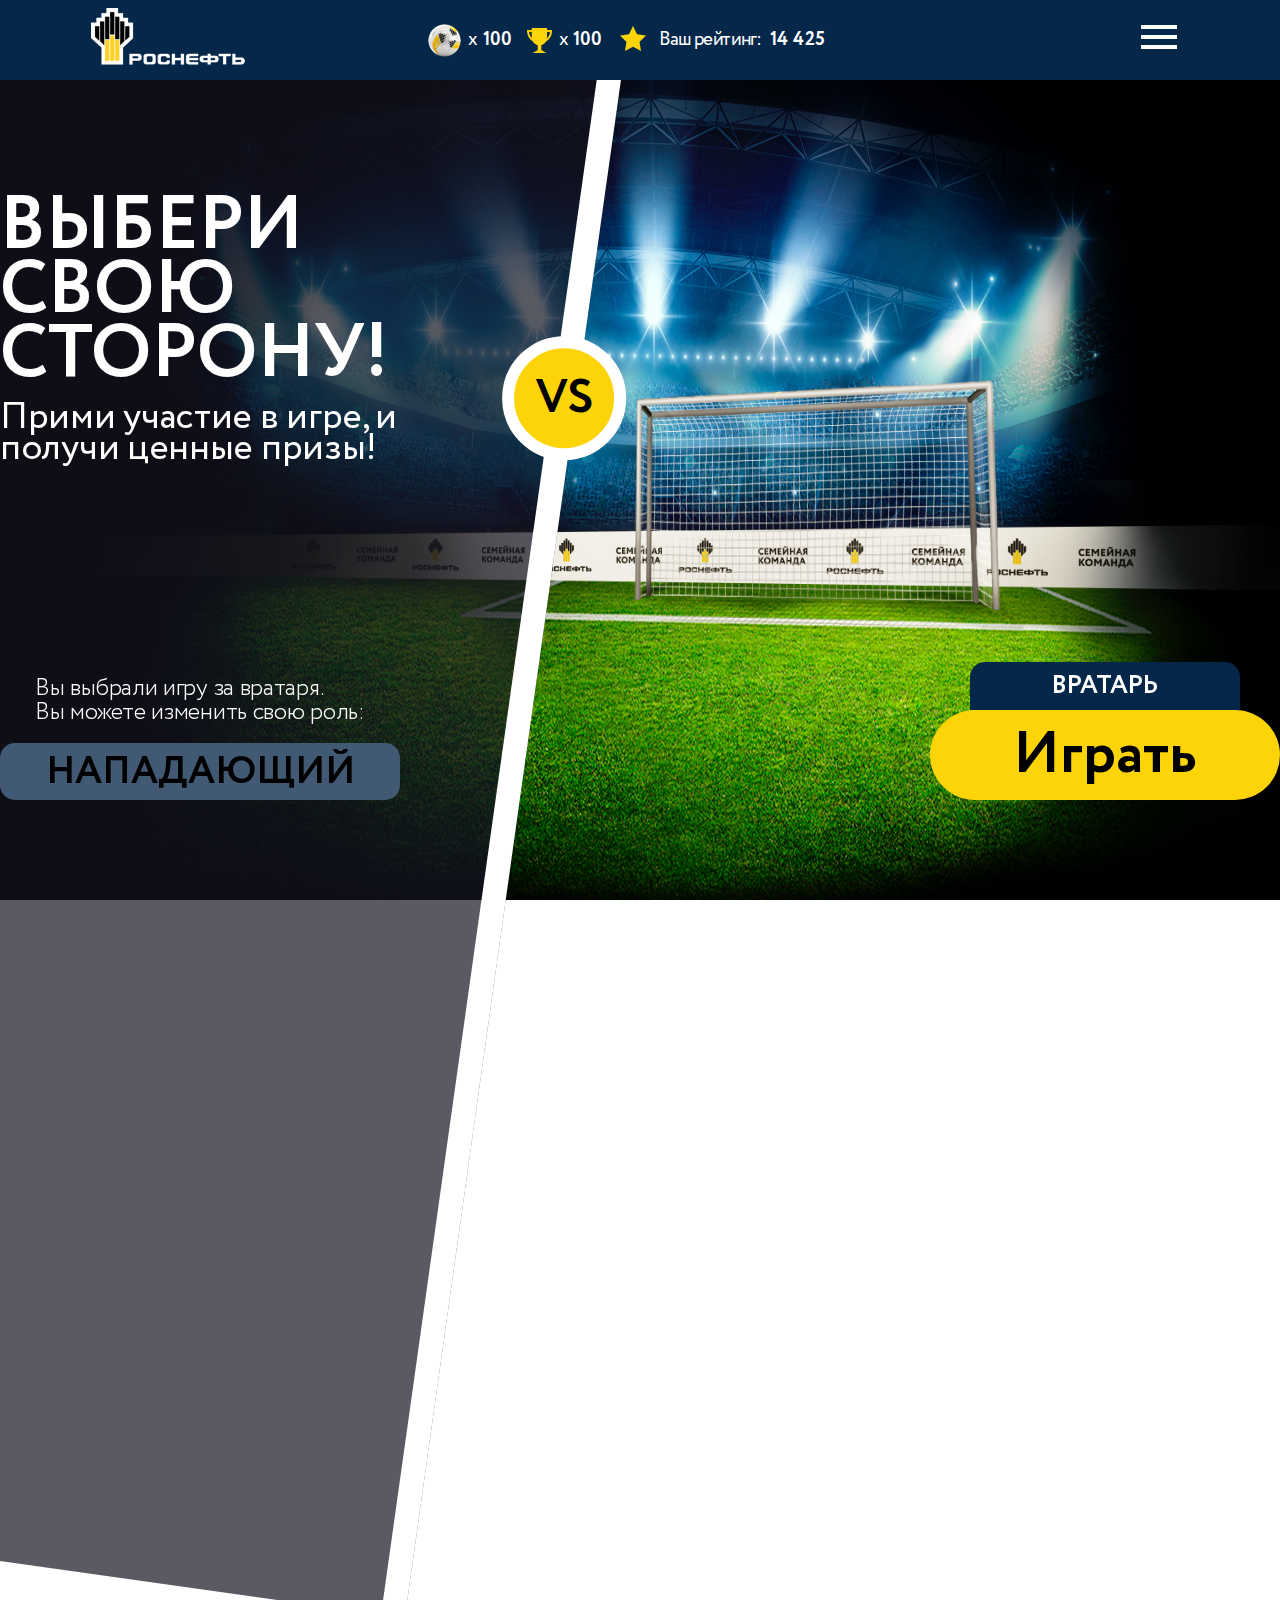
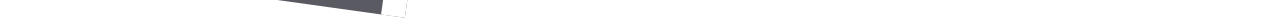
==== commit fb899ba0: "change bg image" ====
--- a/index.html
+++ b/index.html
@@ -109,7 +109,7 @@
 
     <div class="page">
         <div class="page__bg">
-            <img src="images/bg.jpg" alt="">
+            <img src="images/bg.png" alt="">
         </div>
         <div class="page__wrap">
             <div id="selection" class="selection right h-100">
